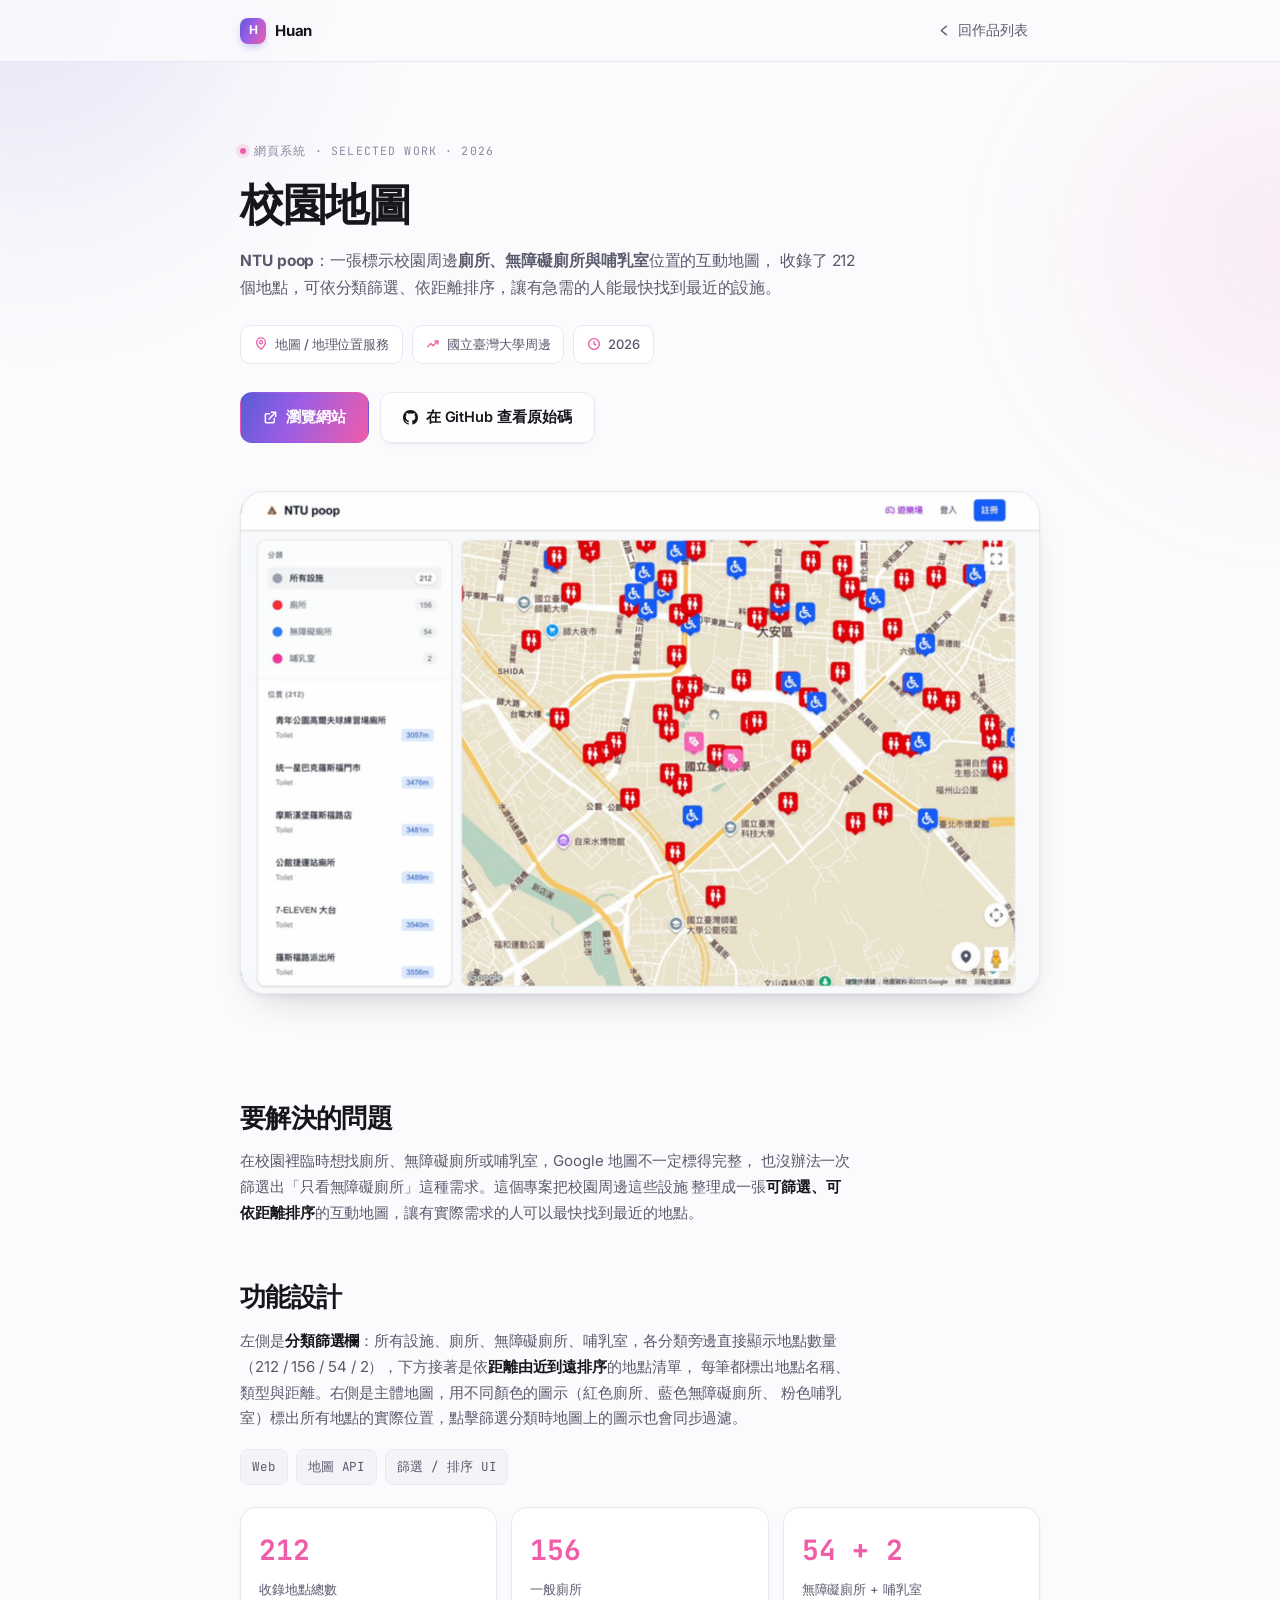
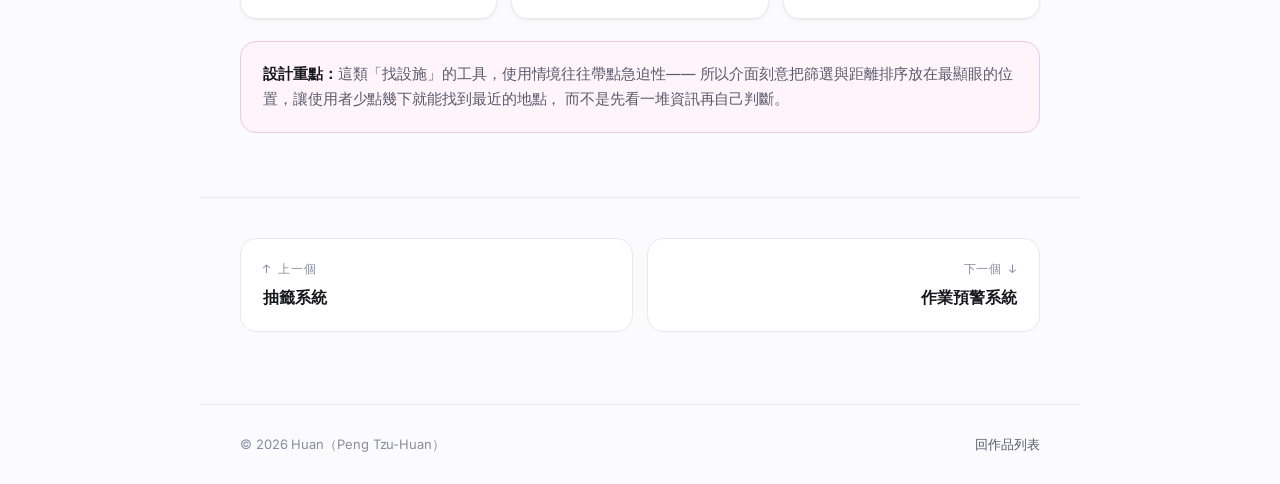
==== projects/campus-map.html @ c8cf28ef "新增網頁系統分類作品：抽籤系統、校園地圖、作業預警系統 - 作品區改為依分類分 row：網頁系統、資料探勘、CUDA - 網頁系統新增三個作品頁：抽籤系統、校園地圖、作業預警系統   - 抽籤系統／校" ====
<!DOCTYPE html>
<html lang="zh-Hant">
<head>
<meta charset="UTF-8">
<meta name="viewport" content="width=device-width, initial-scale=1, viewport-fit=cover">
<title>校園地圖 — Tzu-Huan Peng</title>
<meta name="description" content="NTU poop：標示校園周邊廁所、無障礙廁所與哺乳室位置的互動地圖，依距離排序、依分類篩選。">
<meta name="color-scheme" content="light">
<meta name="theme-color" content="#fbfbfd">
<link rel="preconnect" href="https://fonts.googleapis.com">
<link rel="preconnect" href="https://fonts.gstatic.com" crossorigin>
<link href="https://fonts.googleapis.com/css2?family=Inter:wght@400;500;600;700;800&family=JetBrains+Mono:wght@400;500&display=swap" rel="stylesheet">
<link rel="icon" href="data:image/svg+xml,<svg xmlns='http://www.w3.org/2000/svg' viewBox='0 0 100 100'><text y='.9em' font-size='90'>🗺️</text></svg>">
<link rel="stylesheet" href="style.css">
</head>
<body>

<div class="ambient" aria-hidden="true">
  <div class="blob blob--1"></div>
  <div class="blob blob--2"></div>
</div>

<nav class="nav">
  <div class="nav__inner">
    <a class="brand" href="../index.html"><span class="brand__mark">H</span>Huan</a>
    <a class="back" href="../index.html#projects">
      <svg viewBox="0 0 16 16" fill="none" stroke="currentColor" stroke-width="1.6" stroke-linecap="round" stroke-linejoin="round"><path d="M10 3.5L4.5 8l5.5 4.5"/></svg>
      回作品列表
    </a>
  </div>
</nav>

<main>
  <div class="wrap hero" style="--hue:var(--rose)">
    <p class="eyebrow">網頁系統 · Selected Work · 2026</p>
    <h1>校園地圖</h1>
    <p class="hero__lede">
      <strong>NTU poop</strong>：一張標示校園周邊<strong>廁所、無障礙廁所與哺乳室</strong>位置的互動地圖，
      收錄了 212 個地點，可依分類篩選、依距離排序，讓有急需的人能最快找到最近的設施。
    </p>

    <div class="meta-row">
      <span class="meta-chip">
        <svg viewBox="0 0 16 16" fill="none" stroke="currentColor" stroke-width="1.5"><path d="M8 14s5-4.2 5-8A5 5 0 0 0 3 6c0 3.8 5 8 5 8z"/><circle cx="8" cy="6" r="1.8"/></svg>
        地圖 / 地理位置服務
      </span>
      <span class="meta-chip">
        <svg viewBox="0 0 16 16" fill="none" stroke="currentColor" stroke-width="1.6" stroke-linecap="round"><path d="M2 11l3.5-3.5L8 10l5.5-5.5"/><path d="M10 4.5h3.5V8"/></svg>
        國立臺灣大學周邊
      </span>
      <span class="meta-chip">
        <svg viewBox="0 0 16 16" fill="none" stroke="currentColor" stroke-width="1.6"><circle cx="8" cy="8" r="6.2"/><path d="M8 4.5V8l2.4 1.4"/></svg>
        2026
      </span>
    </div>

    <div class="hero__actions">
      <a class="btn btn--primary" href="https://ntupoop.vercel.app/" target="_blank" rel="noopener">
        <svg viewBox="0 0 16 16" fill="none" stroke="currentColor" stroke-width="1.6" stroke-linecap="round" stroke-linejoin="round"><path d="M6.5 9.5L13.5 2.5M13.5 2.5H9M13.5 2.5V7M12 9v3.5a1 1 0 0 1-1 1H3.5a1 1 0 0 1-1-1V5a1 1 0 0 1 1-1H7"/></svg>
        瀏覽網站
      </a>
      <a class="btn btn--ghost" href="https://github.com/huan131513/registeration_system_CJ" target="_blank" rel="noopener">
        <svg viewBox="0 0 16 16" fill="currentColor"><path d="M8 0C3.58 0 0 3.58 0 8a8 8 0 0 0 5.47 7.59c.4.07.55-.17.55-.38 0-.19-.01-.82-.01-1.49-2.01.37-2.53-.49-2.69-.94-.09-.23-.48-.94-.82-1.13-.28-.15-.68-.52-.01-.53.63-.01 1.08.58 1.23.82.72 1.21 1.87.87 2.33.66.07-.52.28-.87.51-1.07-1.78-.2-3.64-.89-3.64-3.95 0-.87.31-1.59.82-2.15-.08-.2-.36-1.02.08-2.12 0 0 .67-.21 2.2.82a7.4 7.4 0 0 1 2-.27c.68 0 1.36.09 2 .27 1.53-1.04 2.2-.82 2.2-.82.44 1.1.16 1.92.08 2.12.51.56.82 1.27.82 2.15 0 3.07-1.87 3.75-3.65 3.95.29.25.54.73.54 1.48 0 1.07-.01 1.93-.01 2.2 0 .21.15.46.55.38A8.01 8.01 0 0 0 16 8c0-4.42-3.58-8-8-8z"/></svg>
        在 GitHub 查看原始碼
      </a>
    </div>

    <div class="cover">
      <img src="assets/campus-map-shot.jpg" alt="NTU poop 網站畫面：左側是分類篩選欄，列出所有設施（212）、廁所（156）、無障礙廁所（54）、哺乳室（2）四種分類，下方是依距離排序的地點列表；右側是地圖，上面用紅色、藍色、粉色圖示標出各廁所、無障礙廁所、哺乳室的位置。">
    </div>
  </div>

  <div class="wrap content" style="--hue:var(--rose)">

    <h2>要解決的問題</h2>
    <div class="prose">
      <p>
        在校園裡臨時想找廁所、無障礙廁所或哺乳室，Google 地圖不一定標得完整，
        也沒辦法一次篩選出「只看無障礙廁所」這種需求。這個專案把校園周邊這些設施
        整理成一張<strong>可篩選、可依距離排序</strong>的互動地圖，讓有實際需求的人可以最快找到最近的地點。
      </p>
    </div>

    <h2>功能設計</h2>
    <div class="prose">
      <p>
        左側是<strong>分類篩選欄</strong>：所有設施、廁所、無障礙廁所、哺乳室，各分類旁邊直接顯示地點數量
        （212 / 156 / 54 / 2），下方接著是依<strong>距離由近到遠排序</strong>的地點清單，
        每筆都標出地點名稱、類型與距離。右側是主體地圖，用不同顏色的圖示（紅色廁所、藍色無障礙廁所、
        粉色哺乳室）標出所有地點的實際位置，點擊篩選分類時地圖上的圖示也會同步過濾。
      </p>
    </div>
    <div class="tags">
      <span class="tag">Web</span><span class="tag">地圖 API</span><span class="tag">篩選 / 排序 UI</span>
    </div>

    <div class="stat-grid">
      <div class="stat">
        <div class="stat__num">212</div>
        <div class="stat__label">收錄地點總數</div>
      </div>
      <div class="stat">
        <div class="stat__num">156</div>
        <div class="stat__label">一般廁所</div>
      </div>
      <div class="stat">
        <div class="stat__num">54 + 2</div>
        <div class="stat__label">無障礙廁所 + 哺乳室</div>
      </div>
    </div>

    <div class="callout">
      <p><strong>設計重點：</strong>這類「找設施」的工具，使用情境往往帶點急迫性——
      所以介面刻意把篩選與距離排序放在最顯眼的位置，讓使用者少點幾下就能找到最近的地點，
      而不是先看一堆資訊再自己判斷。</p>
    </div>

  </div>

  <nav class="proj-nav wrap">
    <a class="prev" href="selection-system.html">
      <span class="dir">↑ 上一個</span>
      <span class="title">抽籤系統</span>
    </a>
    <a class="next" href="deadline-tracker.html">
      <span class="dir">下一個 ↓</span>
      <span class="title">作業預警系統</span>
    </a>
  </nav>
</main>

<footer class="wrap">
  <span>© <span id="year">2026</span> Huan（Peng Tzu-Huan）</span>
  <a href="../index.html#projects">回作品列表</a>
</footer>

<script>document.getElementById('year').textContent = new Date().getFullYear();</script>
</body>
</html>
---- projects/style.css ----
/* ════════════════════════════════════════════════════════════
   Shared styles for project detail pages
   (design tokens mirrored from ../index.html so the two feel
   like one site)
   ════════════════════════════════════════════════════════════ */
:root{
  --bg:            #fbfbfd;
  --bg-elevated:   #ffffff;
  --bg-subtle:     #f4f4f8;
  --border:        #e8e8f0;
  --border-strong: #d6d6e4;

  --text:          #16161d;
  --text-muted:    #5a5a6e;
  --text-faint:    #8b8ba3;

  --indigo:  #5b5bd6;
  --violet:  #9b5de5;
  --rose:    #ef5da8;
  --teal:    #00b3ae;
  --amber:   #f2994a;
  --green:   #22a06b;

  --grad: linear-gradient(115deg, var(--indigo) 0%, var(--violet) 42%, var(--rose) 100%);

  --font-sans: "Inter", -apple-system, BlinkMacSystemFont, "Segoe UI",
               "PingFang TC", "Noto Sans TC", "Microsoft JhengHei", sans-serif;
  --font-mono: "JetBrains Mono", ui-monospace, SFMono-Regular, Menlo, monospace;

  --gutter:  clamp(20px, 5vw, 40px);
  --content: 880px;
  --radius:  16px;
  --radius-lg: 24px;

  --nav-h: 62px;
  --shadow-sm: 0 1px 2px rgba(22,22,29,.05), 0 4px 12px -6px rgba(22,22,29,.08);
  --shadow-md: 0 2px 6px rgba(22,22,29,.05), 0 18px 40px -22px rgba(22,22,29,.28);
  --shadow-lg: 0 30px 70px -34px rgba(60,40,140,.42);
}

*,*::before,*::after{box-sizing:border-box}
html{scroll-behavior:smooth; -webkit-text-size-adjust:100%}
body{
  margin:0;
  background:var(--bg);
  color:var(--text);
  font-family:var(--font-sans);
  font-size:clamp(15px, 0.45vw + 14px, 16.5px);
  line-height:1.72;
  letter-spacing:-0.005em;
  -webkit-font-smoothing:antialiased;
  text-rendering:optimizeLegibility;
  overflow-x:hidden;
}
img,svg{display:block; max-width:100%}
a{color:inherit}
h1,h2,h3,h4{margin:0; font-weight:650; line-height:1.25; letter-spacing:-0.025em}
p{margin:0}
ul{margin:0; padding:0; list-style:none}

::selection{background:rgba(155,93,229,.18); color:var(--indigo)}
:focus-visible{outline:2px solid var(--indigo); outline-offset:3px; border-radius:6px}

.wrap{width:100%; max-width:var(--content); margin-inline:auto; padding-inline:var(--gutter)}

/* ── ambient background ─────────────────────────────────── */
.ambient{position:fixed; inset:0; z-index:-1; overflow:hidden; pointer-events:none}
.blob{position:absolute; border-radius:50%; filter:blur(70px); opacity:.4}
.blob--1{ width:44vmax; height:44vmax; top:-18vmax; left:-14vmax;
  background:radial-gradient(circle at 35% 35%, rgba(91,91,214,.4), transparent 68%); }
.blob--2{ width:38vmax; height:38vmax; top:4vmax; right:-16vmax;
  background:radial-gradient(circle at 60% 40%, rgba(239,93,168,.3), transparent 68%); }

/* ── nav ─────────────────────────────────────────────────── */
.nav{
  position:sticky; top:0; z-index:60; height:var(--nav-h);
  background:rgba(251,251,253,.78);
  backdrop-filter:saturate(180%) blur(14px);
  -webkit-backdrop-filter:saturate(180%) blur(14px);
  border-bottom:1px solid var(--border);
}
.nav__inner{
  height:100%; max-width:var(--content); margin-inline:auto; padding-inline:var(--gutter);
  display:flex; align-items:center; justify-content:space-between; gap:16px;
}
.brand{display:inline-flex; align-items:center; gap:9px; font-weight:700; font-size:15px; text-decoration:none; letter-spacing:-0.015em}
.brand__mark{
  width:26px; height:26px; border-radius:8px; flex:none;
  background:var(--grad); display:grid; place-items:center;
  color:#fff; font-size:12px; font-weight:700;
  box-shadow:0 4px 12px -4px rgba(91,91,214,.6);
}
.back{
  display:inline-flex; align-items:center; gap:6px;
  font-size:14px; font-weight:500; text-decoration:none; color:var(--text-muted);
  padding:7px 12px; border-radius:9px;
  transition:color .2s ease, background-color .2s ease;
}
.back:hover{color:var(--text); background:var(--bg-subtle)}
.back svg{width:15px; height:15px}

/* ── hero ────────────────────────────────────────────────── */
.hero{padding-block:clamp(40px, 7vw, 72px) clamp(28px, 5vw, 44px)}
.eyebrow{
  display:inline-flex; align-items:center; gap:8px;
  font-family:var(--font-mono); font-size:11.5px;
  letter-spacing:.1em; text-transform:uppercase;
  color:var(--text-faint); margin-bottom:16px;
}
.eyebrow::before{
  content:""; width:6px; height:6px; border-radius:50%;
  background:var(--hue, var(--indigo)); box-shadow:0 0 0 4px color-mix(in srgb, var(--hue, var(--indigo)) 16%, transparent);
}
.hero h1{font-size:clamp(28px, 4.6vw, 44px); font-weight:750; letter-spacing:-0.032em; margin-bottom:16px}
.hero__lede{color:var(--text-muted); max-width:62ch; font-size:clamp(15.5px, 1.2vw, 17.5px)}

.meta-row{display:flex; flex-wrap:wrap; gap:9px; margin-top:24px}
.meta-chip{
  display:inline-flex; align-items:center; gap:7px;
  padding:7px 13px; border-radius:10px;
  background:var(--bg-elevated); border:1px solid var(--border);
  font-size:13px; color:var(--text-muted); font-weight:500;
}
.meta-chip svg{width:14px; height:14px; color:var(--hue, var(--indigo))}

.hero__actions{display:flex; flex-wrap:wrap; gap:11px; margin-top:28px}
.btn{
  position:relative; overflow:hidden;
  display:inline-flex; align-items:center; justify-content:center; gap:8px;
  padding:12px 22px; border-radius:12px;
  font-size:14.5px; font-weight:600; text-decoration:none;
  border:1px solid transparent;
  transition:transform .22s cubic-bezier(.2,.7,.3,1), box-shadow .28s ease, border-color .22s ease;
}
.btn svg{width:15px; height:15px; flex:none}
.btn--primary{color:#fff; background:var(--grad); box-shadow:var(--shadow-lg)}
.btn--primary:hover{transform:translateY(-2px); box-shadow:0 24px 44px -20px rgba(91,91,214,.6)}
.btn--ghost{background:rgba(255,255,255,.8); color:var(--text); border-color:var(--border); box-shadow:var(--shadow-sm)}
.btn--ghost:hover{transform:translateY(-2px); border-color:var(--border-strong); box-shadow:var(--shadow-md)}

/* ── cover illustration ─────────────────────────────────── */
.cover{
  margin-top:clamp(32px, 5vw, 48px);
  border-radius:var(--radius-lg);
  overflow:hidden;
  border:1px solid var(--border);
  box-shadow:var(--shadow-md);
  background:var(--bg-elevated);
}
.cover svg{width:100%; height:auto; display:block}

/* ── content ─────────────────────────────────────────────── */
.content{padding-block:clamp(40px, 6vw, 64px)}
.content h2{
  font-size:clamp(20px, 2.6vw, 26px); font-weight:700; letter-spacing:-0.026em;
  margin-top:clamp(40px, 6vw, 56px); margin-bottom:14px;
}
.content h2:first-child{margin-top:0}
.prose{color:var(--text-muted); max-width:68ch; font-size:clamp(15px, 1.1vw, 16.5px)}
.prose p + p{margin-top:16px}
.prose strong{color:var(--text); font-weight:600}

.figure{
  margin-top:22px; border-radius:var(--radius); overflow:hidden;
  border:1px solid var(--border); box-shadow:var(--shadow-sm);
  background:var(--bg-elevated);
}
.figure svg{width:100%; height:auto; display:block}
.figure figcaption{
  padding:12px 18px; font-size:13px; color:var(--text-faint);
  border-top:1px solid var(--border); font-family:var(--font-mono);
}

.gallery{display:grid; gap:16px; margin-top:22px; grid-template-columns:1fr}
@media (min-width:680px){ .gallery{grid-template-columns:1fr 1fr} }
.gallery .figure{margin-top:0}

.stat-grid{display:grid; gap:14px; margin-top:22px; grid-template-columns:repeat(2, 1fr)}
@media (min-width:560px){ .stat-grid{grid-template-columns:repeat(3, 1fr)} }
.stat{
  padding:18px; border-radius:var(--radius);
  background:var(--bg-elevated); border:1px solid var(--border);
  box-shadow:var(--shadow-sm);
}
.stat__num{
  font-family:var(--font-mono); font-size:clamp(22px, 3vw, 28px); font-weight:700;
  color:var(--hue, var(--indigo)); margin-bottom:4px;
}
.stat__label{font-size:13px; color:var(--text-muted)}

.list{display:grid; gap:12px; margin-top:18px}
.list li{
  display:flex; gap:11px; align-items:flex-start;
  color:var(--text-muted); font-size:15px;
}
.list li svg{width:18px; height:18px; flex:none; margin-top:2px; color:var(--hue, var(--indigo))}
.list li strong{color:var(--text); font-weight:600}

.tags{display:flex; flex-wrap:wrap; gap:8px; margin-top:18px}
.tag{
  font-family:var(--font-mono); font-size:12.5px;
  padding:6px 11px; border-radius:8px;
  background:var(--bg-subtle); border:1px solid var(--border);
  color:var(--text-muted);
}

.callout{
  margin-top:22px; padding:20px 22px; border-radius:var(--radius);
  background:color-mix(in srgb, var(--hue, var(--indigo)) 7%, var(--bg-elevated));
  border:1px solid color-mix(in srgb, var(--hue, var(--indigo)) 22%, var(--border));
}
.callout p{color:var(--text-muted); font-size:14.5px}
.callout p + p{margin-top:8px}
.callout strong{color:var(--text)}

/* ── project nav (prev/next) ─────────────────────────────── */
.proj-nav{
  display:grid; gap:14px; grid-template-columns:1fr;
  padding-block:clamp(28px, 5vw, 40px) clamp(48px, 8vw, 72px);
  border-top:1px solid var(--border);
}
@media (min-width:600px){ .proj-nav{grid-template-columns:1fr 1fr} }
.proj-nav a{
  display:flex; flex-direction:column; gap:6px;
  padding:20px 22px; border-radius:var(--radius);
  background:var(--bg-elevated); border:1px solid var(--border);
  text-decoration:none;
  transition:transform .22s cubic-bezier(.2,.7,.3,1), box-shadow .28s ease, border-color .22s ease;
}
.proj-nav a:hover{transform:translateY(-2px); box-shadow:var(--shadow-md); border-color:var(--border-strong)}
.proj-nav .dir{font-family:var(--font-mono); font-size:11.5px; color:var(--text-faint); letter-spacing:.06em; text-transform:uppercase}
.proj-nav .title{font-size:15.5px; font-weight:650}
.proj-nav .next{text-align:right; align-items:flex-end}

footer{
  border-top:1px solid var(--border);
  padding-block:28px calc(28px + env(safe-area-inset-bottom));
  font-size:13px; color:var(--text-faint);
  display:flex; flex-wrap:wrap; gap:10px; justify-content:space-between; align-items:center;
}
footer a{color:var(--text-muted); text-decoration:none}
footer a:hover{color:var(--indigo)}

@media (max-width:640px){
  .actions .btn, .hero__actions .btn{flex:1 1 auto}
}

@media (prefers-reduced-motion:reduce){
  html{scroll-behavior:auto}
}
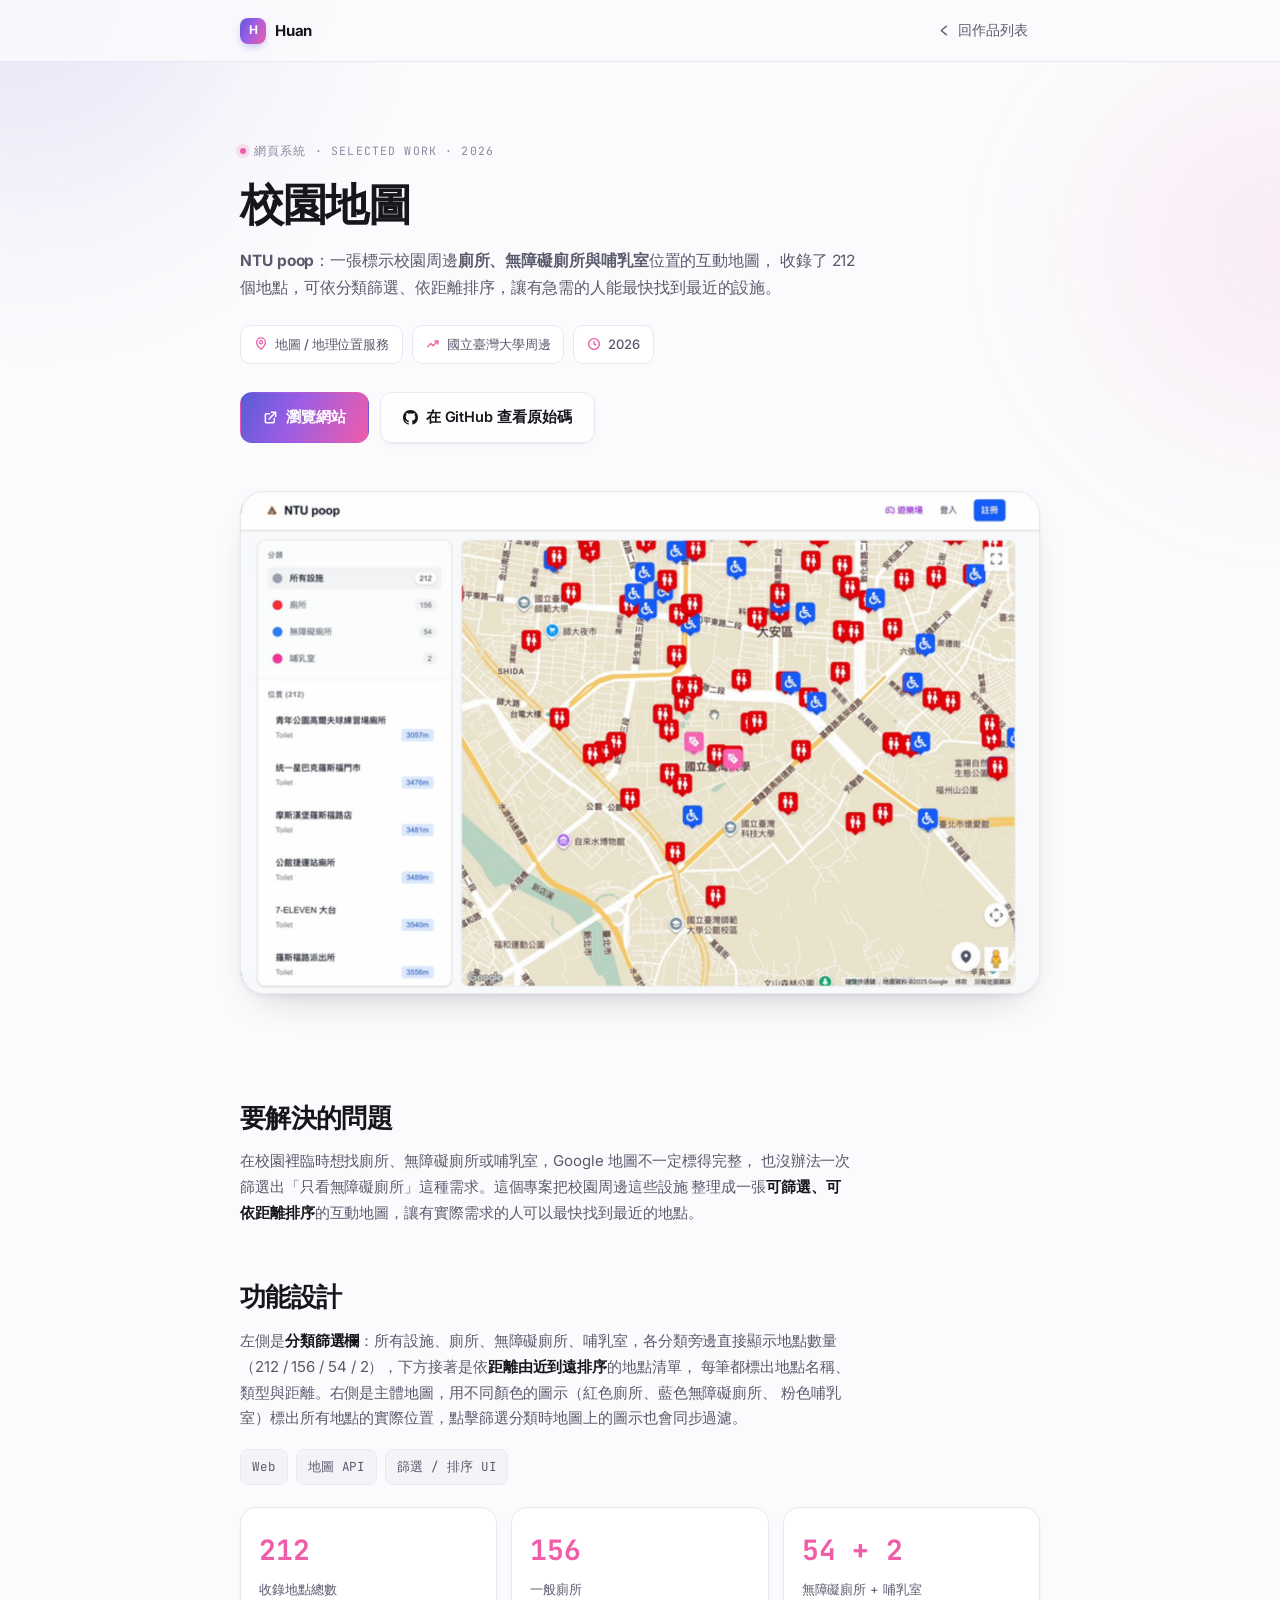
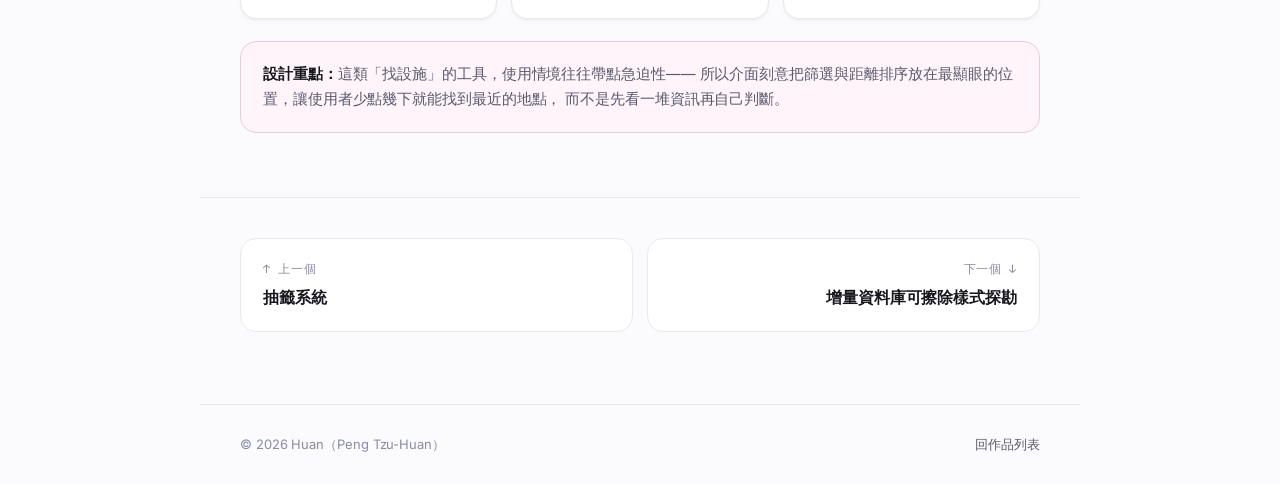
==== commit a65e8e11: "經歷區塊加入活動欄位，並調整作品排序 - 「經歷」區塊改為左右兩欄：左邊經歷、右邊活動   - TSMC IT CareerHack 移到活動欄   - 新增 KubeSummit 2026（連到 k" ====
--- a/projects/campus-map.html
+++ b/projects/campus-map.html
@@ -122,9 +122,9 @@
       <span class="dir">↑ 上一個</span>
       <span class="title">抽籤系統</span>
     </a>
-    <a class="next" href="deadline-tracker.html">
+    <a class="next" href="pattern-mining.html">
       <span class="dir">下一個 ↓</span>
-      <span class="title">作業預警系統</span>
+      <span class="title">增量資料庫可擦除樣式探勘</span>
     </a>
   </nav>
 </main>
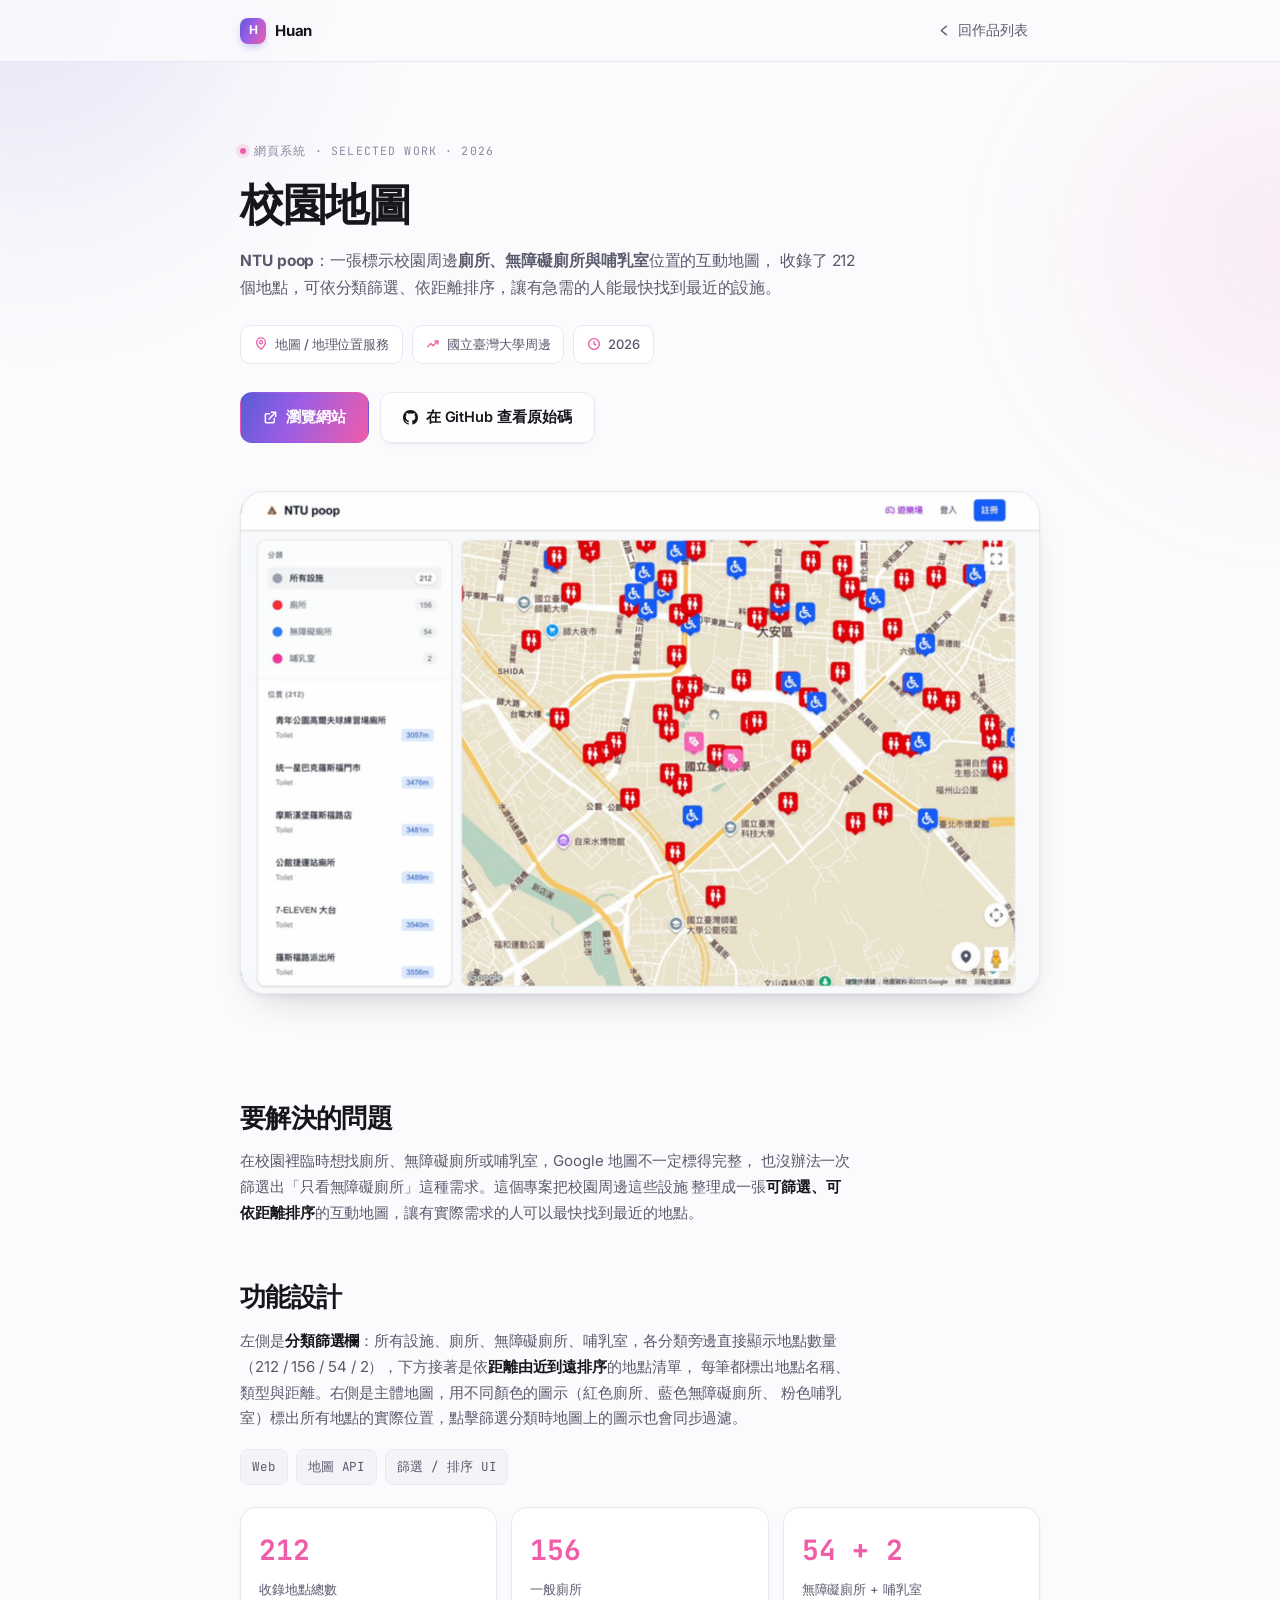
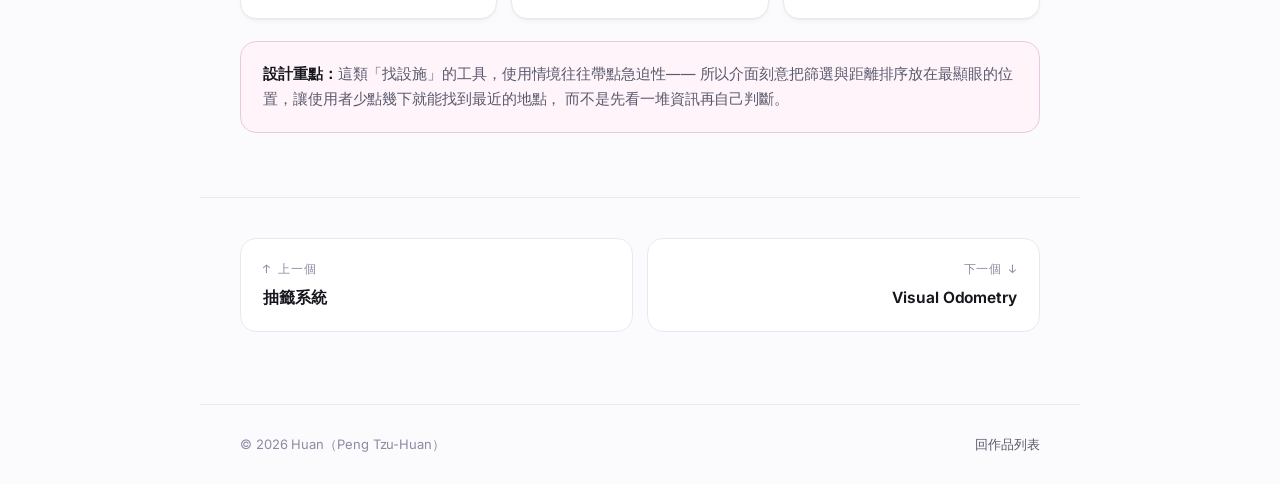
==== commit 022b86a5: "新增 Visual Odometry 與 Homography Estimation 作品頁，並拆出電腦視覺分類 從 3DCV 課程 HW1（Homography Estimation）與 HW3（V" ====
--- a/projects/campus-map.html
+++ b/projects/campus-map.html
@@ -10,7 +10,6 @@
 <link rel="preconnect" href="https://fonts.googleapis.com">
 <link rel="preconnect" href="https://fonts.gstatic.com" crossorigin>
 <link href="https://fonts.googleapis.com/css2?family=Inter:wght@400;500;600;700;800&family=JetBrains+Mono:wght@400;500&display=swap" rel="stylesheet">
-<link rel="icon" href="data:image/svg+xml,<svg xmlns='http://www.w3.org/2000/svg' viewBox='0 0 100 100'><text y='.9em' font-size='90'>🗺️</text></svg>">
 <link rel="stylesheet" href="style.css">
 </head>
 <body>
@@ -59,7 +58,7 @@
         <svg viewBox="0 0 16 16" fill="none" stroke="currentColor" stroke-width="1.6" stroke-linecap="round" stroke-linejoin="round"><path d="M6.5 9.5L13.5 2.5M13.5 2.5H9M13.5 2.5V7M12 9v3.5a1 1 0 0 1-1 1H3.5a1 1 0 0 1-1-1V5a1 1 0 0 1 1-1H7"/></svg>
         瀏覽網站
       </a>
-      <a class="btn btn--ghost" href="https://github.com/huan131513/registeration_system_CJ" target="_blank" rel="noopener">
+      <a class="btn btn--ghost" href="https://github.com/huan131513/NTUpoop_CampusMap" target="_blank" rel="noopener">
         <svg viewBox="0 0 16 16" fill="currentColor"><path d="M8 0C3.58 0 0 3.58 0 8a8 8 0 0 0 5.47 7.59c.4.07.55-.17.55-.38 0-.19-.01-.82-.01-1.49-2.01.37-2.53-.49-2.69-.94-.09-.23-.48-.94-.82-1.13-.28-.15-.68-.52-.01-.53.63-.01 1.08.58 1.23.82.72 1.21 1.87.87 2.33.66.07-.52.28-.87.51-1.07-1.78-.2-3.64-.89-3.64-3.95 0-.87.31-1.59.82-2.15-.08-.2-.36-1.02.08-2.12 0 0 .67-.21 2.2.82a7.4 7.4 0 0 1 2-.27c.68 0 1.36.09 2 .27 1.53-1.04 2.2-.82 2.2-.82.44 1.1.16 1.92.08 2.12.51.56.82 1.27.82 2.15 0 3.07-1.87 3.75-3.65 3.95.29.25.54.73.54 1.48 0 1.07-.01 1.93-.01 2.2 0 .21.15.46.55.38A8.01 8.01 0 0 0 16 8c0-4.42-3.58-8-8-8z"/></svg>
         在 GitHub 查看原始碼
       </a>
@@ -122,9 +121,9 @@
       <span class="dir">↑ 上一個</span>
       <span class="title">抽籤系統</span>
     </a>
-    <a class="next" href="pattern-mining.html">
+    <a class="next" href="visual-odometry.html">
       <span class="dir">下一個 ↓</span>
-      <span class="title">增量資料庫可擦除樣式探勘</span>
+      <span class="title">Visual Odometry</span>
     </a>
   </nav>
 </main>
@@ -135,5 +134,6 @@
 </footer>
 
 <script>document.getElementById('year').textContent = new Date().getFullYear();</script>
+<script defer src="/_vercel/insights/script.js"></script>
 </body>
 </html>
--- a/projects/style.css
+++ b/projects/style.css
@@ -213,6 +213,17 @@
 .callout p + p{margin-top:8px}
 .callout strong{color:var(--text)}
 
+/* ── quote banner: bold, centered callout for a single line ─ */
+.quote-banner{
+  margin-top:clamp(22px, 4vw, 32px);
+  padding-inline:clamp(20px, 4vw, 36px);
+  text-align:center;
+}
+.quote-banner p{
+  font-size:clamp(16px, 2vw, 19px); font-weight:700; letter-spacing:-0.015em;
+  color:var(--text); line-height:1.5;
+}
+
 /* ── project nav (prev/next) ─────────────────────────────── */
 .proj-nav{
   display:grid; gap:14px; grid-template-columns:1fr;
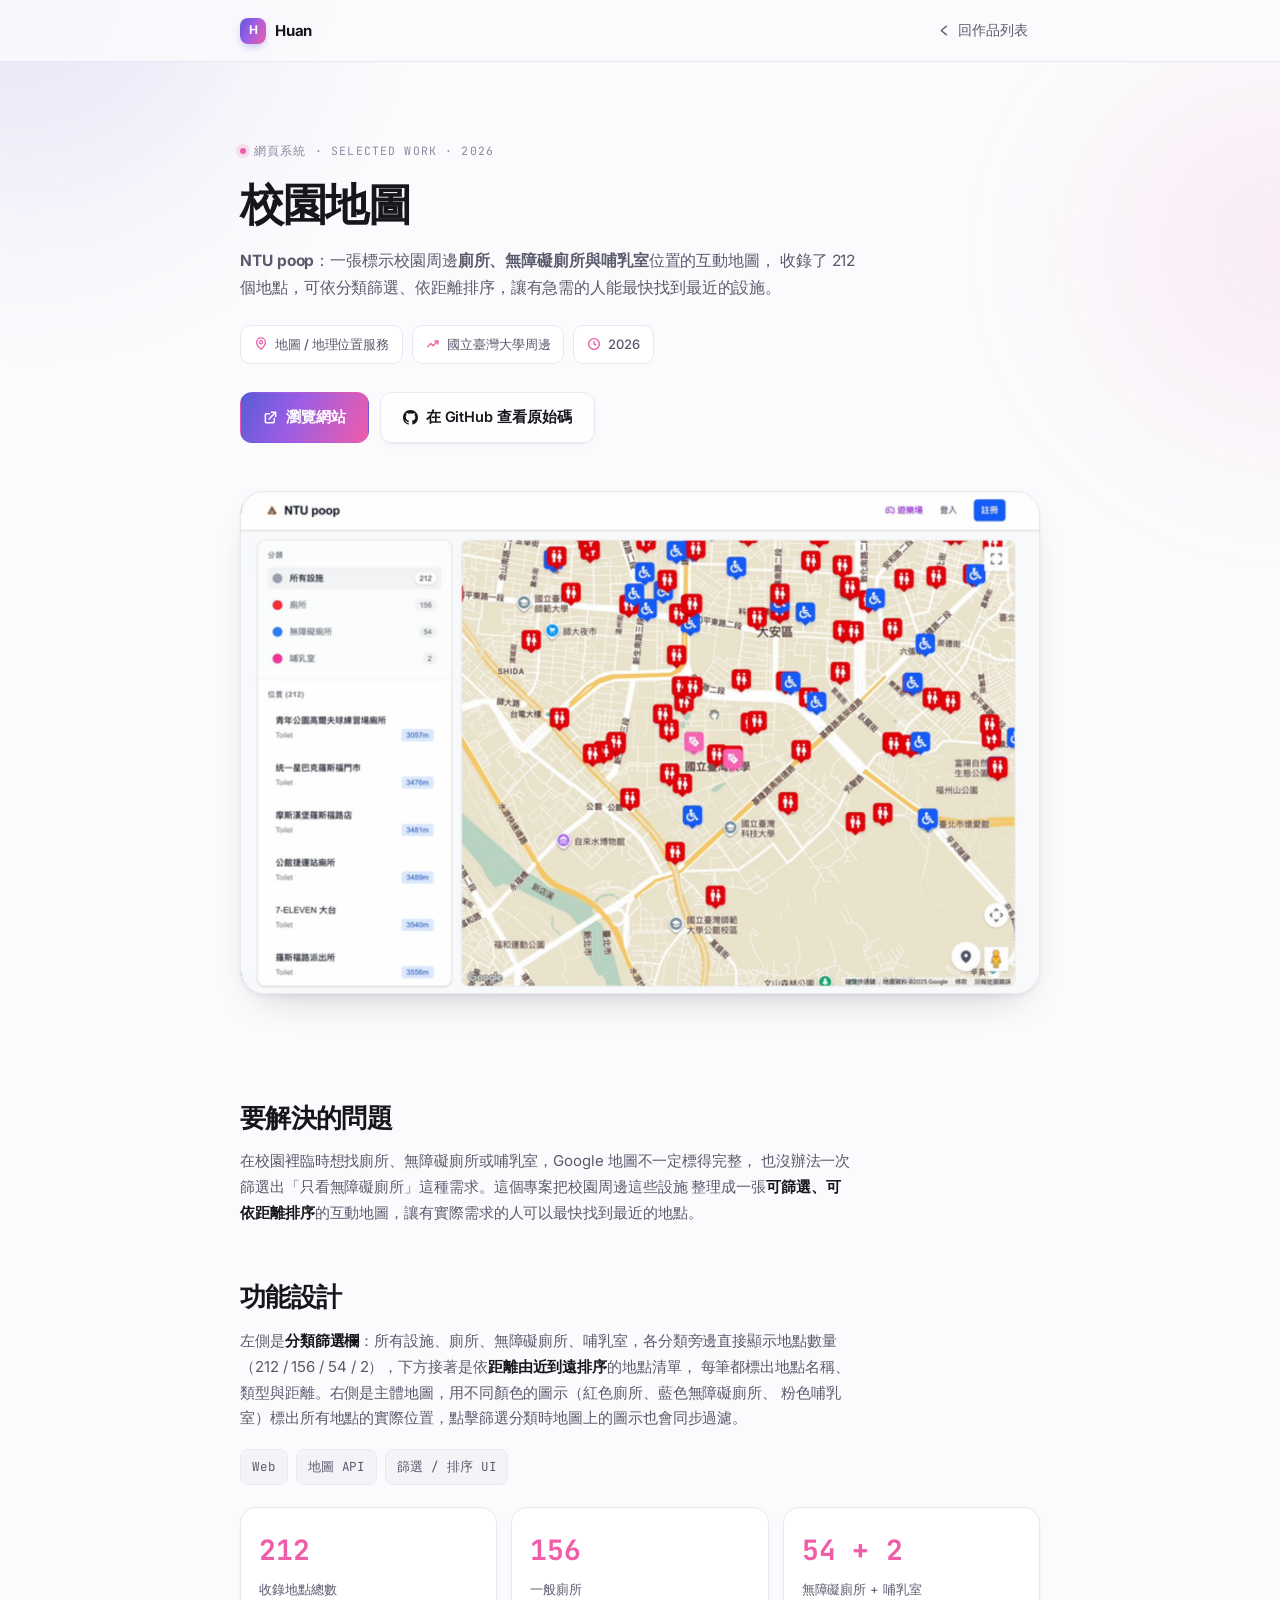
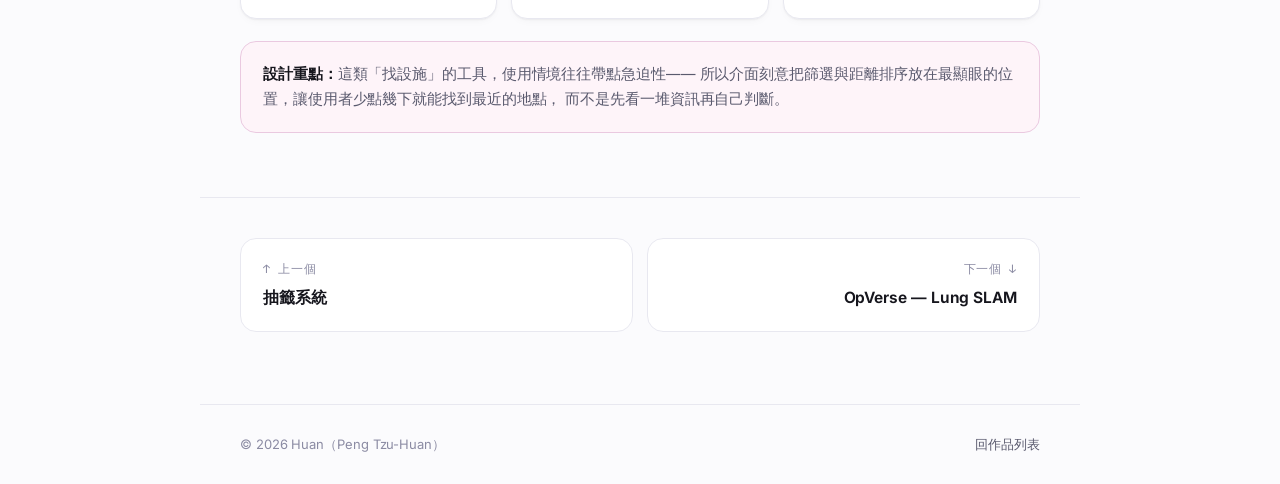
==== commit b73a363b: "新增 OpVerse — Lung SLAM 作品頁，收錄到電腦視覺分類 從 lung-slam repo 整理成獨立作品頁：胸腔內視鏡 preprocess（圓形視野偵測、去畸變）、 自訂符合高反光" ====
--- a/projects/campus-map.html
+++ b/projects/campus-map.html
@@ -121,9 +121,9 @@
       <span class="dir">↑ 上一個</span>
       <span class="title">抽籤系統</span>
     </a>
-    <a class="next" href="visual-odometry.html">
+    <a class="next" href="opverse-lung-slam.html">
       <span class="dir">下一個 ↓</span>
-      <span class="title">Visual Odometry</span>
+      <span class="title">OpVerse — Lung SLAM</span>
     </a>
   </nav>
 </main>
